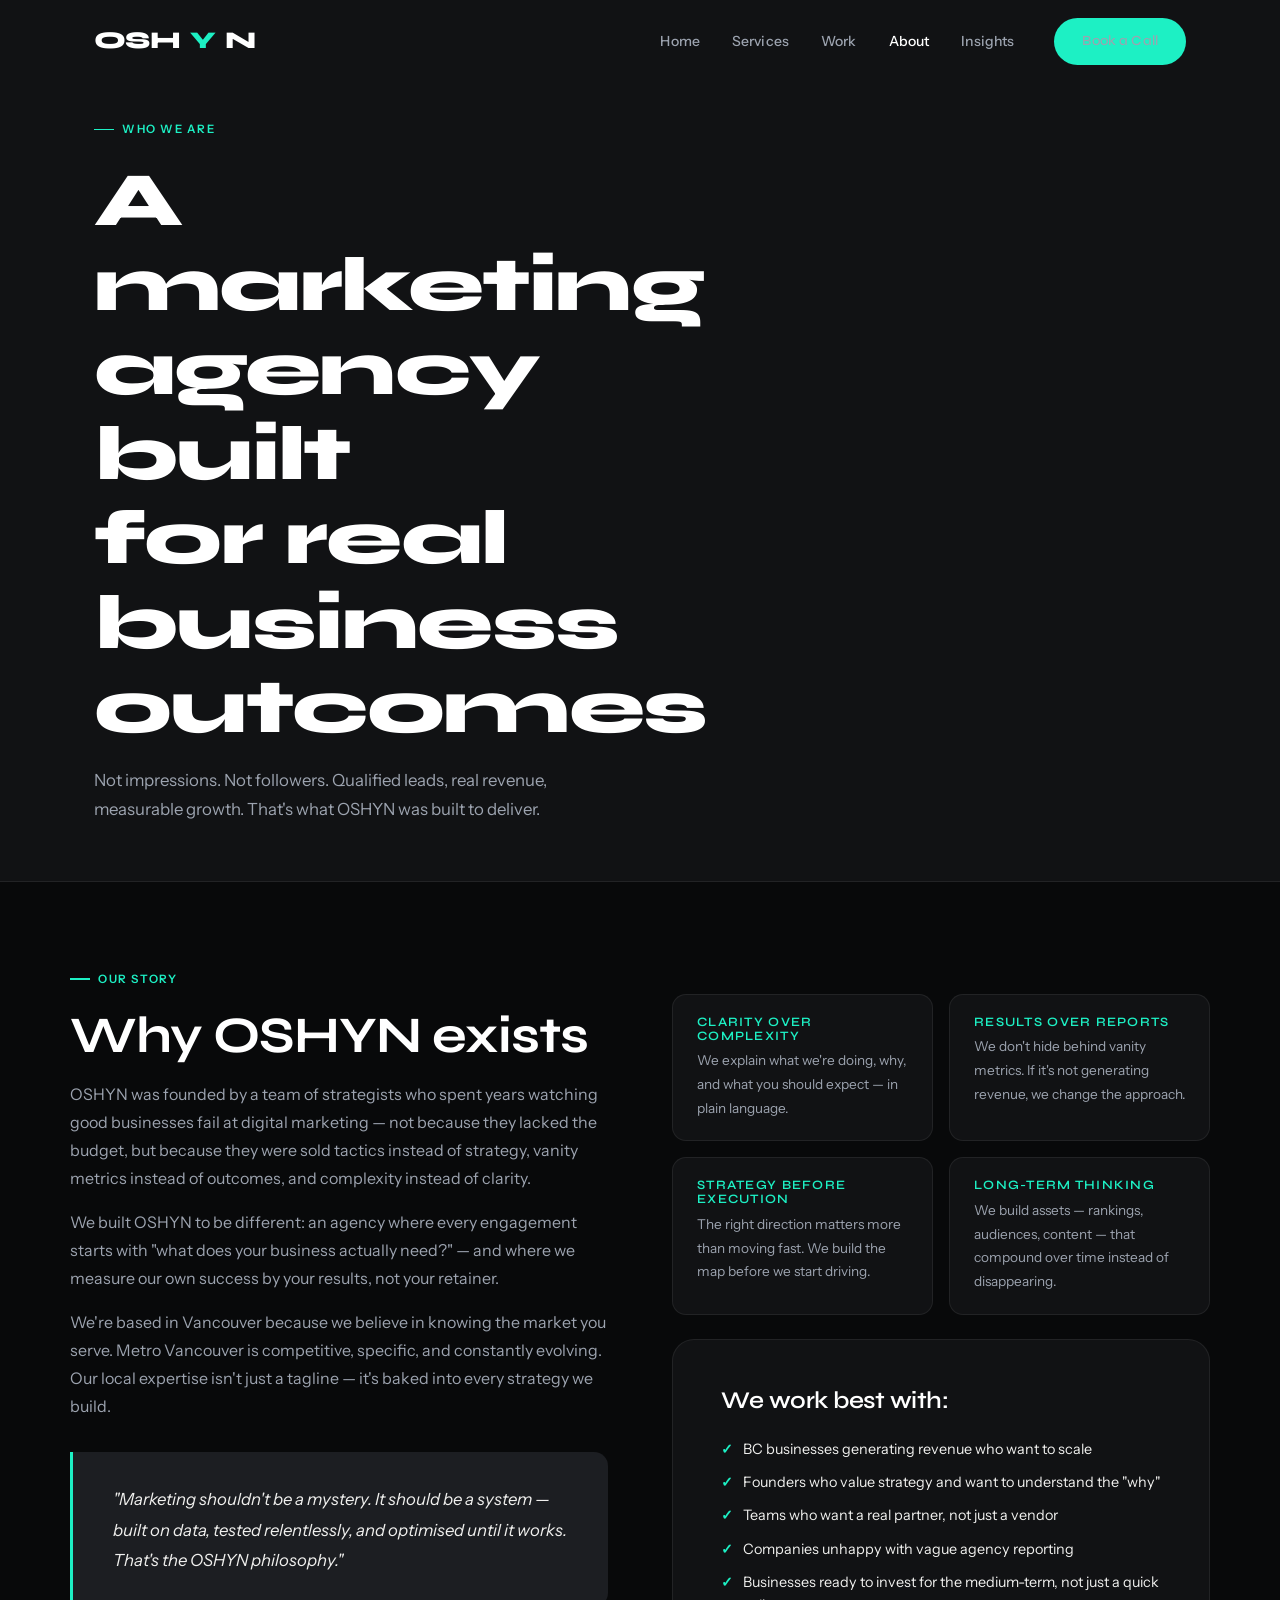
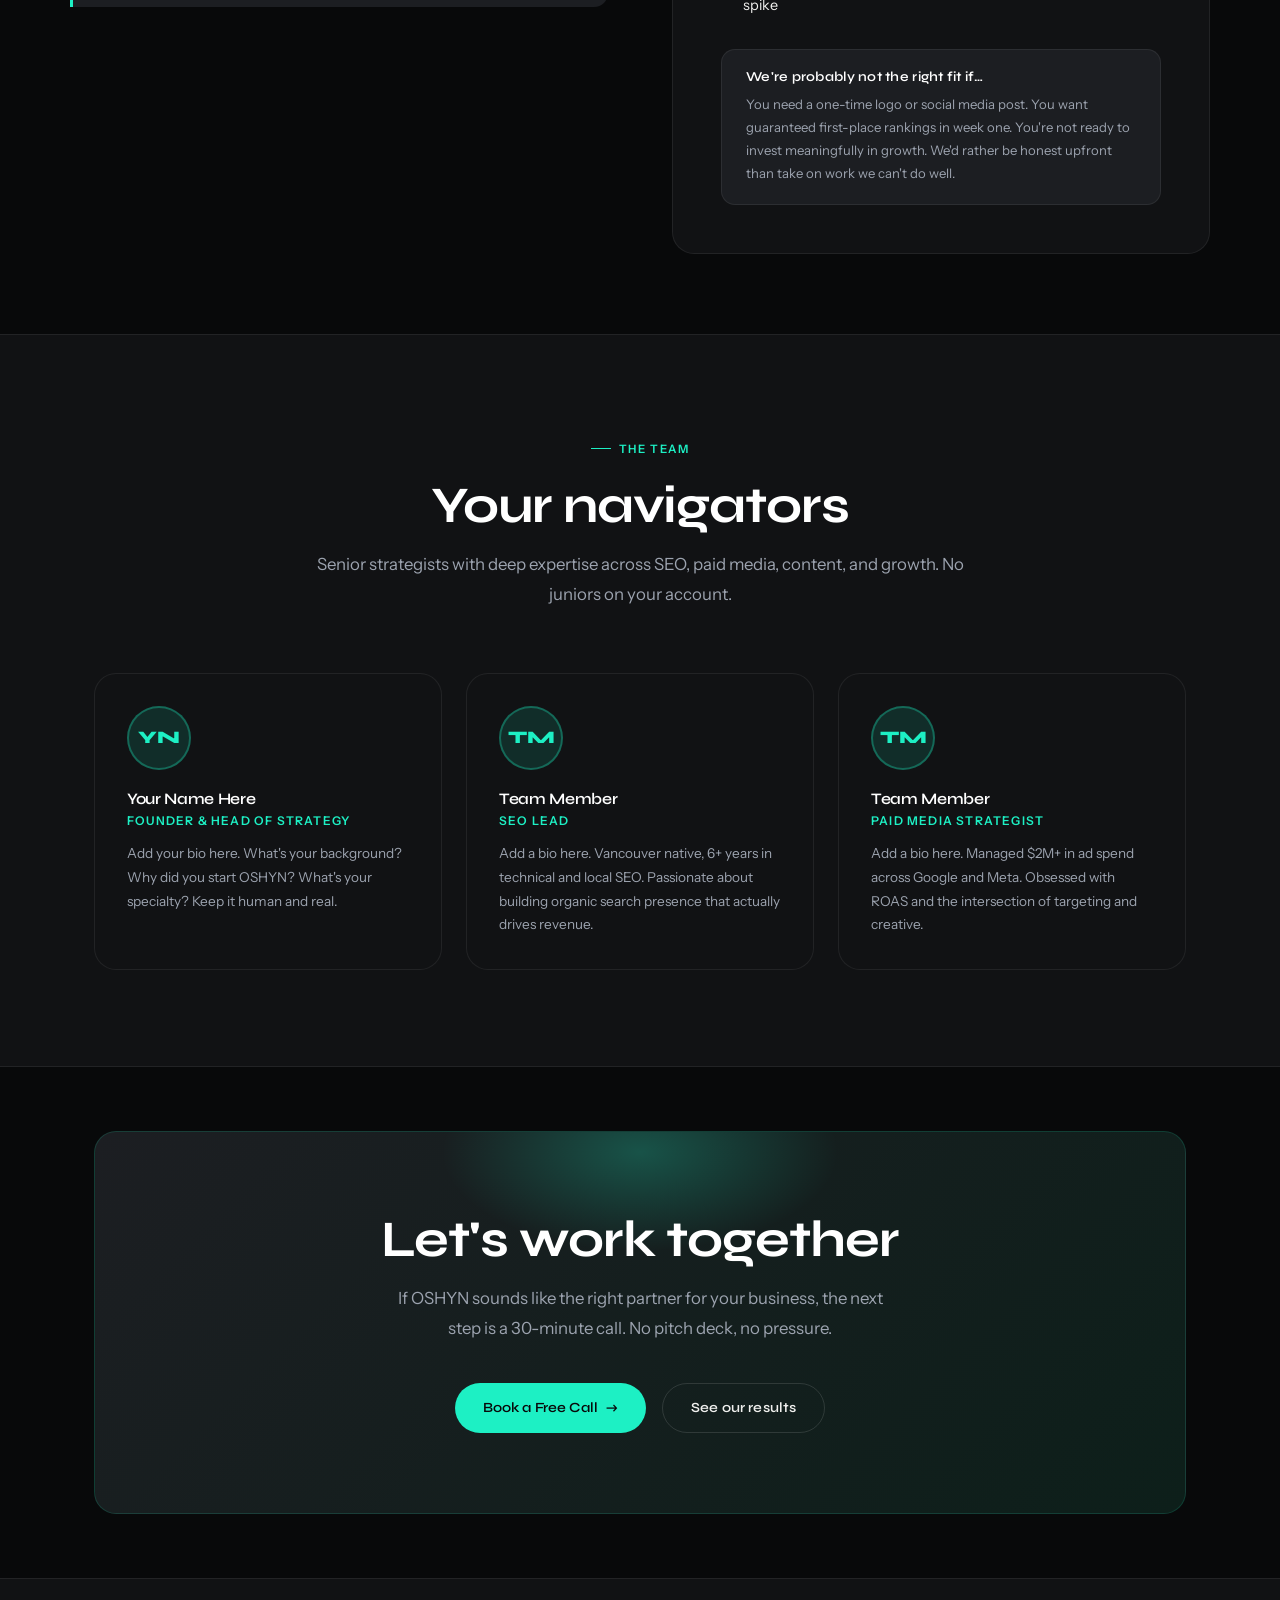
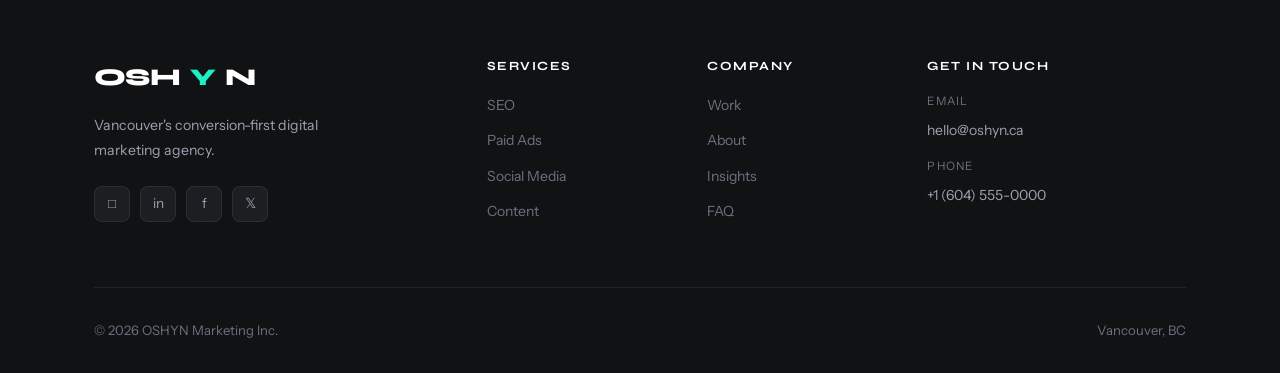
==== oshyn-v2/pages/about.html @ e6069018 "Add files via upload" ====
<!DOCTYPE html>
<html lang="en">
<head>
  <meta charset="UTF-8"><meta name="viewport" content="width=device-width, initial-scale=1.0">
  <title>About OSHYN | Vancouver Digital Marketing Agency</title>
  <meta name="description" content="Learn about OSHYN — Vancouver's conversion-first digital marketing agency. Our mission, values, team, and what makes us different from other BC agencies.">
  <link rel="canonical" href="https://oshyn.netlify.app/pages/about.html">
  <link rel="preconnect" href="https://fonts.googleapis.com">
  <link href="https://fonts.googleapis.com/css2?family=Syne:wght@400;500;600;700;800&family=Instrument+Sans:ital,wght@0,400;0,500;1,400&display=swap" rel="stylesheet">
  <link rel="stylesheet" href="../css/style.css">
  <style>
    .about-intro-grid { display:grid; grid-template-columns:1fr 1fr; gap:4rem; padding:5rem 0; align-items:start; }
    .manifesto { background:var(--ink-mid); border-left:3px solid var(--teal); border-radius:0 var(--radius) var(--radius) 0; padding:2rem 2.5rem; margin:2rem 0; }
    .manifesto p { font-size:1.05rem; color:var(--off-white); font-style:italic; line-height:1.8; }
    .values-grid-about { display:grid; grid-template-columns:repeat(2,1fr); gap:1rem; margin-top:2rem; }
    .value-pill { background:var(--ink-soft); border:1px solid var(--border); border-radius:var(--radius); padding:1.25rem 1.5rem; }
    .value-pill h4 { color:var(--teal); font-size:0.8rem; text-transform:uppercase; letter-spacing:0.1em; margin-bottom:0.4rem; }
    .value-pill p { font-size:0.85rem; }
    .team-grid { display:grid; grid-template-columns:repeat(3,1fr); gap:1.5rem; margin-top:2.5rem; }
    .team-card { background:var(--ink-soft); border:1px solid var(--border); border-radius:var(--radius-lg); padding:2rem; transition:border-color .25s; }
    .team-card:hover { border-color:var(--border-md); }
    .team-avi { width:64px; height:64px; border-radius:50%; background:var(--teal-dim); border:2px solid rgba(29,240,196,0.3); display:flex; align-items:center; justify-content:center; font-family:var(--font-display); font-size:1.1rem; font-weight:800; color:var(--teal); margin-bottom:1.25rem; }
    .team-card h3 { color:var(--white); font-size:1rem; margin-bottom:0.2rem; }
    .team-card .role { font-size:0.75rem; color:var(--teal); font-weight:600; text-transform:uppercase; letter-spacing:0.1em; margin-bottom:0.75rem; }
    .team-card p { font-size:0.85rem; }
    .ideal-clients { background:var(--ink-soft); border:1px solid var(--border); border-radius:var(--radius-lg); padding:3rem; }
    .ideal-clients h3 { color:var(--white); margin-bottom:0.75rem; }
    .ideal-list { display:flex; flex-direction:column; gap:10px; margin-top:1.5rem; }
    .ideal-list li { display:flex; gap:10px; font-size:0.9rem; color:var(--off-white); }
    .ideal-list li::before { content:'✓'; color:var(--teal); font-weight:700; flex-shrink:0; }
    .not-ideal { margin-top:2rem; padding:1.25rem 1.5rem; background:var(--ink-mid); border-radius:var(--radius); border:1px solid var(--border); }
    .not-ideal h4 { color:var(--white); font-size:0.85rem; margin-bottom:0.5rem; }
    .not-ideal p { font-size:0.82rem; }
    @media(max-width:768px){.about-intro-grid,.team-grid{grid-template-columns:1fr;}.values-grid-about{grid-template-columns:1fr;}}
  </style>
</head>
<body>
<nav id="navbar" class="scrolled">
  <div class="nav-inner">
    <a href="../index.html" class="nav-logo">OSH<span class="nav-logo-dot">Y</span>N</a>
    <ul class="nav-links">
      <li><a href="../index.html">Home</a></li><li><a href="services.html">Services</a></li>
      <li><a href="work.html">Work</a></li><li><a href="about.html" class="active">About</a></li>
      <li><a href="blog.html">Insights</a></li>
      <li><a href="contact.html" class="nav-cta btn btn-primary">Book a Call</a></li>
    </ul>
    <button class="nav-toggle" onclick="toggleMenu()">&#9776;</button>
  </div>
</nav>
<div class="mobile-menu" id="mobileMenu">
  <a href="../index.html">Home</a><a href="services.html">Services</a><a href="work.html">Work</a><a href="about.html">About</a><a href="faq.html">FAQ</a>
  <a href="contact.html" class="btn btn-primary">Book a Call →</a>
</div>

<div style="background:var(--ink-soft);border-bottom:1px solid var(--border);padding:7rem 0 3.5rem;">
  <div class="container">
    <span class="eyebrow">Who we are</span>
    <h1 class="text-white" style="max-width:640px; margin-bottom:1rem;">A marketing agency built<br>for real business outcomes</h1>
    <p style="max-width:540px; font-size:1.05rem;">Not impressions. Not followers. Qualified leads, real revenue, measurable growth. That's what OSHYN was built to deliver.</p>
  </div>
</div>

<div class="container about-intro-grid">
  <div>
    <span class="eyebrow">Our story</span>
    <h2 class="text-white" style="margin-bottom:1rem;">Why OSHYN exists</h2>
    <!-- EDIT: your actual founding story -->
    <p>OSHYN was founded by a team of strategists who spent years watching good businesses fail at digital marketing — not because they lacked the budget, but because they were sold tactics instead of strategy, vanity metrics instead of outcomes, and complexity instead of clarity.</p>
    <p style="margin-top:1rem;">We built OSHYN to be different: an agency where every engagement starts with "what does your business actually need?" — and where we measure our own success by your results, not your retainer.</p>
    <p style="margin-top:1rem;">We're based in Vancouver because we believe in knowing the market you serve. Metro Vancouver is competitive, specific, and constantly evolving. Our local expertise isn't just a tagline — it's baked into every strategy we build.</p>
    <div class="manifesto">
      <p>"Marketing shouldn't be a mystery. It should be a system — built on data, tested relentlessly, and optimised until it works. That's the OSHYN philosophy."</p>
    </div>
  </div>
  <div>
    <div class="values-grid-about">
      <div class="value-pill"><h4>Clarity over complexity</h4><p>We explain what we're doing, why, and what you should expect — in plain language.</p></div>
      <div class="value-pill"><h4>Results over reports</h4><p>We don't hide behind vanity metrics. If it's not generating revenue, we change the approach.</p></div>
      <div class="value-pill"><h4>Strategy before execution</h4><p>The right direction matters more than moving fast. We build the map before we start driving.</p></div>
      <div class="value-pill"><h4>Long-term thinking</h4><p>We build assets — rankings, audiences, content — that compound over time instead of disappearing.</p></div>
    </div>
    <div class="ideal-clients" style="margin-top:1.5rem;">
      <h3>We work best with:</h3>
      <ul class="ideal-list">
        <li>BC businesses generating revenue who want to scale</li>
        <li>Founders who value strategy and want to understand the "why"</li>
        <li>Teams who want a real partner, not just a vendor</li>
        <li>Companies unhappy with vague agency reporting</li>
        <li>Businesses ready to invest for the medium-term, not just a quick spike</li>
      </ul>
      <div class="not-ideal">
        <h4>We're probably not the right fit if…</h4>
        <p>You need a one-time logo or social media post. You want guaranteed first-place rankings in week one. You're not ready to invest meaningfully in growth. We'd rather be honest upfront than take on work we can't do well.</p>
      </div>
    </div>
  </div>
</div>

<section class="section" style="background:var(--ink-soft);border-top:1px solid var(--border);border-bottom:1px solid var(--border);">
  <div class="container">
    <div class="section-header center reveal">
      <span class="eyebrow">The team</span>
      <h2 class="text-white">Your navigators</h2>
      <p>Senior strategists with deep expertise across SEO, paid media, content, and growth. No juniors on your account.</p>
    </div>
    <!-- EDIT: replace with real team members -->
    <div class="team-grid">
      <div class="team-card reveal reveal-delay-1">
        <div class="team-avi">YN</div>
        <h3>Your Name Here</h3>
        <div class="role">Founder & Head of Strategy</div>
        <p>Add your bio here. What's your background? Why did you start OSHYN? What's your specialty? Keep it human and real.</p>
      </div>
      <div class="team-card reveal reveal-delay-2">
        <div class="team-avi">TM</div>
        <h3>Team Member</h3>
        <div class="role">SEO Lead</div>
        <p>Add a bio here. Vancouver native, 6+ years in technical and local SEO. Passionate about building organic search presence that actually drives revenue.</p>
      </div>
      <div class="team-card reveal reveal-delay-3">
        <div class="team-avi">TM</div>
        <h3>Team Member</h3>
        <div class="role">Paid Media Strategist</div>
        <p>Add a bio here. Managed $2M+ in ad spend across Google and Meta. Obsessed with ROAS and the intersection of targeting and creative.</p>
      </div>
    </div>
  </div>
</section>

<section class="section-sm">
  <div class="container">
    <div class="cta-band reveal">
      <h2>Let's work together</h2>
      <p>If OSHYN sounds like the right partner for your business, the next step is a 30-minute call. No pitch deck, no pressure.</p>
      <div class="cta-band-actions">
        <a href="contact.html" class="btn btn-primary btn-arrow">Book a Free Call </a>
        <a href="work.html" class="btn btn-outline">See our results</a>
      </div>
    </div>
  </div>
</section>

<footer class="footer">
  <div class="container">
    <div class="footer-grid">
      <div class="footer-brand"><a href="../index.html" class="nav-logo">OSH<span class="nav-logo-dot">Y</span>N</a><p>Vancouver's conversion-first digital marketing agency.</p><div class="footer-social"><a href="#" class="social-btn">&#x25A1;</a><a href="#" class="social-btn">in</a><a href="#" class="social-btn">f</a><a href="#" class="social-btn">𝕏</a></div></div>
      <div class="footer-col"><h4>Services</h4><ul><li><a href="services.html#seo">SEO</a></li><li><a href="services.html#ads">Paid Ads</a></li><li><a href="services.html#social">Social Media</a></li><li><a href="services.html#content">Content</a></li></ul></div>
      <div class="footer-col"><h4>Company</h4><ul><li><a href="work.html">Work</a></li><li><a href="about.html">About</a></li><li><a href="blog.html">Insights</a></li><li><a href="faq.html">FAQ</a></li></ul></div>
      <div class="footer-col"><h4>Get in touch</h4><div class="footer-contact-item"><span class="label">Email</span><a href="mailto:hello@oshyn.ca">hello@oshyn.ca</a></div><div class="footer-contact-item"><span class="label">Phone</span><a href="tel:+16045550000">+1 (604) 555-0000</a></div></div>
    </div>
    <div class="footer-bottom"><span>&copy; 2026 OSHYN Marketing Inc.</span><span>Vancouver, BC</span></div>
  </div>
</footer>
<div class="sticky-mobile-cta"><a href="contact.html" class="btn btn-primary">Book a Free Call →</a><a href="tel:+16045550000" class="btn btn-outline">Call us</a></div>
<script src="../js/main.js"></script>
</body>
</html>
---- oshyn-v2/css/style.css ----
/* ============================================
   OSHYN — Global Stylesheet
   Dark premium agency. Edit variables below.
   ============================================ */

@import url('https://fonts.googleapis.com/css2?family=Syne:wght@400;500;600;700;800&family=Instrument+Sans:ital,wght@0,400;0,500;1,400&display=swap');

:root {
  /* — Brand colours — */
  --ink:        #08090A;
  --ink-soft:   #111214;
  --ink-mid:    #1C1E22;
  --border:     rgba(255,255,255,0.07);
  --border-md:  rgba(255,255,255,0.12);
  --teal:       #1DF0C4;
  --teal-dim:   rgba(29,240,196,0.12);
  --teal-glow:  rgba(29,240,196,0.25);
  --white:      #FFFFFF;
  --off-white:  #F0F0EE;
  --muted:      #6B7280;
  --muted-lt:   #9CA3AF;

  /* — Typography — */
  --font-display: 'Syne', sans-serif;
  --font-body:    'Instrument Sans', sans-serif;

  /* — Spacing — */
  --max:    1140px;
  --radius: 14px;
  --radius-lg: 22px;
}

*, *::before, *::after { box-sizing: border-box; margin: 0; padding: 0; }
html { scroll-behavior: smooth; font-size: 16px; }

body {
  font-family: var(--font-body);
  background: var(--ink);
  color: var(--off-white);
  -webkit-font-smoothing: antialiased;
  overflow-x: hidden;
  line-height: 1.6;
}

/* ---- BASE ---- */
h1,h2,h3,h4 { font-family: var(--font-display); line-height: 1.1; letter-spacing: -0.02em; }
h1 { font-size: clamp(2.6rem, 6vw, 5rem); font-weight: 800; }
h2 { font-size: clamp(2rem, 4vw, 3.2rem); font-weight: 700; }
h3 { font-size: clamp(1.2rem, 2.5vw, 1.5rem); font-weight: 600; }
h4 { font-size: 1rem; font-weight: 600; letter-spacing: 0.02em; }
p  { color: var(--muted-lt); line-height: 1.75; }
a  { text-decoration: none; color: inherit; }
img { display: block; max-width: 100%; }
ul { list-style: none; }

/* ---- LAYOUT ---- */
.container { max-width: var(--max); margin: 0 auto; padding: 0 1.5rem; }
.section    { padding: 6rem 0; }
.section-sm { padding: 4rem 0; }

/* ---- LABELS ---- */
.eyebrow {
  display: inline-flex; align-items: center; gap: 8px;
  font-size: 0.72rem; font-weight: 600; letter-spacing: 0.14em;
  text-transform: uppercase; color: var(--teal);
  margin-bottom: 1.25rem;
}
.eyebrow::before {
  content: ''; display: block; width: 20px; height: 1.5px;
  background: var(--teal); flex-shrink: 0;
}

/* ---- BUTTONS ---- */
.btn {
  display: inline-flex; align-items: center; gap: 8px;
  padding: 0.78rem 1.75rem; border-radius: 99px;
  font-family: var(--font-display); font-size: 0.875rem;
  font-weight: 600; letter-spacing: 0.01em;
  transition: all 0.22s ease; cursor: pointer; border: none;
  white-space: nowrap;
}
.btn-primary {
  background: var(--teal); color: var(--ink);
}
.btn-primary:hover {
  background: #fff; transform: translateY(-2px);
  box-shadow: 0 8px 30px var(--teal-glow);
}
.btn-outline {
  background: transparent; color: var(--off-white);
  border: 1.5px solid var(--border-md);
}
.btn-outline:hover {
  border-color: var(--teal); color: var(--teal);
  transform: translateY(-2px);
}
.btn-ghost {
  background: transparent; color: var(--muted-lt);
  padding-left: 0; padding-right: 0;
}
.btn-ghost:hover { color: var(--teal); }
.btn-arrow::after { content: '→'; }

/* ---- NAVBAR ---- */
#navbar {
  position: fixed; top: 0; left: 0; right: 0; z-index: 1000;
  padding: 1.1rem 0;
  transition: background 0.3s, border-color 0.3s, backdrop-filter 0.3s;
  border-bottom: 1px solid transparent;
}
#navbar.scrolled {
  background: rgba(8,9,10,0.92);
  backdrop-filter: blur(16px);
  border-bottom-color: var(--border);
}
.nav-inner {
  display: flex; align-items: center; gap: 2rem;
  max-width: var(--max); margin: 0 auto; padding: 0 1.5rem;
}
.nav-logo {
  font-family: var(--font-display); font-size: 1.5rem;
  font-weight: 800; color: var(--white); letter-spacing: -0.03em;
  display: flex; align-items: center; gap: 10px; flex-shrink: 0;
}
.nav-logo-dot { color: var(--teal); }
.nav-links {
  display: flex; align-items: center; gap: 2rem;
  margin-left: auto;
}
.nav-links a {
  font-size: 0.875rem; font-weight: 500; color: var(--muted-lt);
  transition: color 0.2s; letter-spacing: 0.01em;
}
.nav-links a:hover, .nav-links a.active { color: var(--white); }
.nav-cta { margin-left: 0.5rem; }
.nav-toggle {
  display: none; background: none; border: 1.5px solid var(--border-md);
  color: var(--white); border-radius: 8px; padding: 6px 10px;
  cursor: pointer; margin-left: auto; font-size: 1.1rem;
}
.mobile-menu {
  display: none; flex-direction: column; gap: 0;
  background: var(--ink-soft); border-bottom: 1px solid var(--border);
  position: fixed; top: 65px; left: 0; right: 0; z-index: 999;
}
.mobile-menu.open { display: flex; }
.mobile-menu a {
  padding: 1rem 1.5rem; font-size: 1rem; color: var(--muted-lt);
  border-bottom: 1px solid var(--border); transition: color 0.2s;
}
.mobile-menu a:hover { color: var(--teal); }
.mobile-menu .btn { margin: 1rem 1.5rem; }

/* ---- HERO ---- */
.hero {
  min-height: 100vh; display: flex; align-items: center;
  position: relative; overflow: hidden; padding-top: 5rem;
  background: var(--ink);
}
.hero-grid-bg {
  position: absolute; inset: 0; z-index: 0;
  background-image:
    linear-gradient(var(--border) 1px, transparent 1px),
    linear-gradient(90deg, var(--border) 1px, transparent 1px);
  background-size: 60px 60px;
  mask-image: radial-gradient(ellipse 80% 70% at 50% 50%, black 40%, transparent 100%);
}
.hero-glow {
  position: absolute; top: -10%; right: -5%; width: 600px; height: 600px;
  border-radius: 50%;
  background: radial-gradient(circle, var(--teal-glow) 0%, transparent 70%);
  z-index: 0; pointer-events: none;
}
.hero-glow-2 {
  position: absolute; bottom: 10%; left: -10%; width: 400px; height: 400px;
  border-radius: 50%;
  background: radial-gradient(circle, rgba(29,240,196,0.06) 0%, transparent 70%);
  z-index: 0; pointer-events: none;
}
.hero-inner {
  position: relative; z-index: 2;
  display: grid; grid-template-columns: 1fr 440px;
  gap: 4rem; align-items: center;
  width: 100%; max-width: var(--max); margin: 0 auto; padding: 0 1.5rem;
}
.hero-badge {
  display: inline-flex; align-items: center; gap: 8px;
  background: var(--teal-dim); border: 1px solid rgba(29,240,196,0.2);
  border-radius: 99px; padding: 6px 14px;
  font-size: 0.78rem; font-weight: 600; color: var(--teal);
  letter-spacing: 0.06em; text-transform: uppercase;
  margin-bottom: 1.5rem;
}
.hero-badge-dot {
  width: 6px; height: 6px; border-radius: 50%;
  background: var(--teal); animation: pulse 2s infinite;
}
@keyframes pulse {
  0%,100% { opacity: 1; transform: scale(1); }
  50% { opacity: 0.5; transform: scale(1.4); }
}
.hero-title { color: var(--white); margin-bottom: 1.5rem; }
.hero-title em { font-style: normal; color: var(--teal); }
.hero-sub {
  font-size: 1.1rem; color: var(--muted-lt); max-width: 520px;
  margin-bottom: 2.5rem; line-height: 1.8;
}
.hero-actions { display: flex; align-items: center; gap: 1rem; flex-wrap: wrap; }
.hero-proof {
  display: flex; align-items: center; gap: 1rem;
  margin-top: 2.5rem; padding-top: 2.5rem;
  border-top: 1px solid var(--border);
}
.hero-proof-stat { text-align: left; }
.hero-proof-stat .n {
  font-family: var(--font-display); font-size: 1.5rem;
  font-weight: 800; color: var(--white);
}
.hero-proof-stat .l { font-size: 0.78rem; color: var(--muted); }
.hero-proof-divider { width: 1px; height: 36px; background: var(--border); }

/* Hero mascot */
.hero-mascot-col {
  display: flex; flex-direction: column; align-items: center;
  position: relative;
}
.hero-mascot-aura {
  position: absolute; width: 340px; height: 340px; border-radius: 50%;
  background: radial-gradient(circle, var(--teal-dim) 0%, transparent 70%);
  pointer-events: none;
}
.hero-mascot-bubble {
  background: var(--ink-mid); border: 1px solid var(--border-md);
  border-radius: 16px 16px 4px 16px;
  padding: 12px 18px; font-size: 0.9rem; color: var(--off-white);
  font-weight: 500; max-width: 260px; text-align: center;
  line-height: 1.5; margin-bottom: 16px;
  box-shadow: 0 8px 32px rgba(0,0,0,0.4);
  opacity: 0; transform: translateY(6px);
  transition: opacity 0.4s, transform 0.4s;
}
.hero-mascot-bubble.show { opacity: 1; transform: translateY(0); }
.hero-mascot-img {
  width: 340px; height: auto;
  filter: drop-shadow(0 20px 60px rgba(29,240,196,0.2));
  animation: heroFloat 5s ease-in-out infinite;
  transform-style: preserve-3d; transform-origin: center bottom;
  transition: transform 0.15s ease-out; cursor: pointer;
  position: relative; z-index: 1;
}
@keyframes heroFloat {
  0%,100% { transform: translateY(0) rotate(0deg); }
  40%      { transform: translateY(-16px) rotate(0.8deg); }
  70%      { transform: translateY(-6px) rotate(-0.4deg); }
}

/* ---- CLIENTS TICKER ---- */
.clients-bar {
  padding: 2rem 0;
  border-top: 1px solid var(--border);
  border-bottom: 1px solid var(--border);
  overflow: hidden;
}
.clients-label {
  text-align: center; font-size: 0.72rem; font-weight: 600;
  letter-spacing: 0.14em; text-transform: uppercase; color: var(--muted);
  margin-bottom: 1.5rem;
}
.clients-track {
  display: flex; gap: 3rem; animation: ticker 20s linear infinite;
  width: max-content;
}
.clients-track:hover { animation-play-state: paused; }
.client-pill {
  display: flex; align-items: center; gap: 8px; white-space: nowrap;
  font-family: var(--font-display); font-size: 0.9rem; font-weight: 700;
  color: var(--muted); letter-spacing: 0.04em; text-transform: uppercase;
  padding: 8px 20px; border: 1px solid var(--border);
  border-radius: 99px; transition: color 0.2s, border-color 0.2s;
}
.client-pill:hover { color: var(--teal); border-color: rgba(29,240,196,0.3); }
@keyframes ticker {
  0%   { transform: translateX(0); }
  100% { transform: translateX(-50%); }
}

/* ---- SECTION HEADERS ---- */
.section-header { max-width: 680px; margin-bottom: 4rem; }
.section-header h2 { color: var(--white); margin-bottom: 1rem; }
.section-header p { font-size: 1.05rem; }
.section-header.center { margin: 0 auto 4rem; text-align: center; }
.section-header.center .eyebrow { justify-content: center; }

/* ---- SERVICES ---- */
.services-grid {
  display: grid; grid-template-columns: repeat(3, 1fr); gap: 1.5px;
  background: var(--border); border-radius: var(--radius-lg); overflow: hidden;
  border: 1.5px solid var(--border);
}
.service-card {
  background: var(--ink-soft); padding: 2.5rem;
  transition: background 0.25s; position: relative; overflow: hidden;
}
.service-card::before {
  content: ''; position: absolute; inset: 0;
  background: linear-gradient(135deg, var(--teal-dim) 0%, transparent 60%);
  opacity: 0; transition: opacity 0.3s;
}
.service-card:hover { background: var(--ink-mid); }
.service-card:hover::before { opacity: 1; }
.service-num {
  font-family: var(--font-display); font-size: 0.7rem; font-weight: 700;
  color: var(--teal); letter-spacing: 0.12em; margin-bottom: 1.5rem;
  display: block;
}
.service-icon {
  width: 46px; height: 46px; border-radius: 12px;
  background: var(--teal-dim); border: 1px solid rgba(29,240,196,0.2);
  display: flex; align-items: center; justify-content: center;
  font-size: 1.2rem; margin-bottom: 1.5rem;
}
.service-card h3 { color: var(--white); margin-bottom: 0.75rem; font-size: 1.2rem; }
.service-card p { font-size: 0.9rem; margin-bottom: 1.5rem; }
.service-deliverables {
  display: flex; flex-direction: column; gap: 6px; margin-bottom: 1.5rem;
}
.service-deliverables li {
  font-size: 0.82rem; color: var(--muted-lt); display: flex; gap: 8px; align-items: flex-start;
}
.service-deliverables li::before { content: '—'; color: var(--teal); flex-shrink: 0; }
.service-link {
  font-size: 0.82rem; font-weight: 600; color: var(--teal);
  display: flex; align-items: center; gap: 6px;
  transition: gap 0.2s;
}
.service-link:hover { gap: 10px; }

/* ---- PROCESS ---- */
.process-steps {
  display: grid; grid-template-columns: repeat(4, 1fr); gap: 0;
  position: relative;
}
.process-steps::before {
  content: ''; position: absolute; top: 28px; left: 10%; right: 10%;
  height: 1px; background: linear-gradient(90deg, transparent, var(--teal), transparent);
  z-index: 0;
}
.process-step { text-align: center; padding: 0 1.5rem; position: relative; z-index: 1; }
.process-step-num {
  width: 56px; height: 56px; border-radius: 50%;
  background: var(--ink-mid); border: 1.5px solid var(--teal);
  display: flex; align-items: center; justify-content: center;
  font-family: var(--font-display); font-size: 1rem; font-weight: 800;
  color: var(--teal); margin: 0 auto 1.5rem;
}
.process-step h4 { color: var(--white); margin-bottom: 0.5rem; font-size: 0.95rem; }
.process-step p { font-size: 0.85rem; }

/* ---- CASE STUDIES ---- */
.case-grid {
  display: grid; grid-template-columns: repeat(2, 1fr); gap: 1.5rem;
}
.case-card {
  background: var(--ink-soft); border: 1px solid var(--border);
  border-radius: var(--radius-lg); overflow: hidden;
  transition: border-color 0.25s, transform 0.25s;
}
.case-card:hover { border-color: var(--border-md); transform: translateY(-4px); }
.case-card-thumb {
  height: 220px; background: var(--ink-mid);
  display: flex; align-items: center; justify-content: center;
  font-size: 3.5rem; position: relative; overflow: hidden;
}
.case-card-thumb::after {
  content: ''; position: absolute; inset: 0;
  background: linear-gradient(to bottom, transparent 50%, var(--ink-soft));
}
.case-tag {
  display: inline-block; font-size: 0.7rem; font-weight: 700;
  letter-spacing: 0.1em; text-transform: uppercase;
  background: var(--teal-dim); color: var(--teal);
  border: 1px solid rgba(29,240,196,0.2);
  border-radius: 99px; padding: 4px 12px; margin-bottom: 1rem;
}
.case-card-body { padding: 1.75rem; }
.case-card-body h3 { color: var(--white); margin-bottom: 0.5rem; font-size: 1.1rem; }
.case-card-body p { font-size: 0.88rem; margin-bottom: 1.25rem; }
.case-metrics {
  display: flex; gap: 1.5rem; padding: 1rem 0;
  border-top: 1px solid var(--border); margin-bottom: 1.25rem;
}
.case-metric .n {
  font-family: var(--font-display); font-size: 1.4rem;
  font-weight: 800; color: var(--teal);
}
.case-metric .l { font-size: 0.72rem; color: var(--muted); }

/* ---- TESTIMONIALS ---- */
.testimonials-grid {
  display: grid; grid-template-columns: repeat(3, 1fr); gap: 1.5rem;
}
.testi-card {
  background: var(--ink-soft); border: 1px solid var(--border);
  border-radius: var(--radius-lg); padding: 2rem;
  transition: border-color 0.25s;
}
.testi-card:hover { border-color: var(--border-md); }
.testi-stars { color: var(--teal); font-size: 0.8rem; margin-bottom: 1rem; letter-spacing: 3px; }
.testi-quote { font-size: 0.95rem; color: var(--off-white); line-height: 1.7; margin-bottom: 1.5rem; font-style: italic; }
.testi-author { display: flex; align-items: center; gap: 12px; }
.testi-avatar {
  width: 40px; height: 40px; border-radius: 50%;
  background: var(--teal-dim); border: 1px solid rgba(29,240,196,0.2);
  display: flex; align-items: center; justify-content: center;
  font-family: var(--font-display); font-size: 0.8rem;
  font-weight: 700; color: var(--teal);
}
.testi-name { font-weight: 600; font-size: 0.88rem; color: var(--white); }
.testi-role { font-size: 0.78rem; color: var(--muted); }

/* ---- WHY US ---- */
.why-grid {
  display: grid; grid-template-columns: repeat(2, 1fr); gap: 1.5px;
  background: var(--border); border-radius: var(--radius-lg); overflow: hidden;
  border: 1.5px solid var(--border);
}
.why-item {
  background: var(--ink-soft); padding: 2.25rem;
  display: flex; gap: 1.25rem; transition: background 0.25s;
}
.why-item:hover { background: var(--ink-mid); }
.why-icon {
  width: 44px; height: 44px; border-radius: 10px;
  background: var(--teal-dim); border: 1px solid rgba(29,240,196,0.2);
  display: flex; align-items: center; justify-content: center;
  font-size: 1.1rem; flex-shrink: 0;
}
.why-text h4 { color: var(--white); margin-bottom: 0.4rem; font-size: 0.95rem; }
.why-text p { font-size: 0.88rem; }

/* ---- FAQ ---- */
.faq-list { display: flex; flex-direction: column; gap: 1px; }
.faq-item {
  background: var(--ink-soft); border: 1px solid var(--border);
  border-radius: var(--radius); overflow: hidden;
}
.faq-question {
  width: 100%; display: flex; align-items: center; justify-content: space-between;
  padding: 1.25rem 1.5rem; background: none; border: none; cursor: pointer;
  font-family: var(--font-body); font-size: 0.95rem; font-weight: 500;
  color: var(--off-white); text-align: left; gap: 1rem;
  transition: color 0.2s;
}
.faq-question:hover { color: var(--teal); }
.faq-icon { font-size: 1.2rem; color: var(--teal); flex-shrink: 0; transition: transform 0.3s; }
.faq-item.open .faq-icon { transform: rotate(45deg); }
.faq-answer {
  max-height: 0; overflow: hidden;
  transition: max-height 0.4s ease, padding 0.3s;
  padding: 0 1.5rem;
}
.faq-item.open .faq-answer { max-height: 300px; padding: 0 1.5rem 1.25rem; }
.faq-answer p { font-size: 0.9rem; }

/* ---- CTA BAND ---- */
.cta-band {
  background: linear-gradient(135deg, var(--ink-mid) 0%, #0D1F1A 100%);
  border: 1px solid rgba(29,240,196,0.15);
  border-radius: var(--radius-lg); padding: 5rem;
  text-align: center; position: relative; overflow: hidden;
}
.cta-band::before {
  content: ''; position: absolute; top: -80px; left: 50%; transform: translateX(-50%);
  width: 400px; height: 200px;
  background: radial-gradient(ellipse, var(--teal-glow) 0%, transparent 70%);
  pointer-events: none;
}
.cta-band h2 { color: var(--white); margin-bottom: 1rem; position: relative; }
.cta-band p { font-size: 1.05rem; max-width: 520px; margin: 0 auto 2.5rem; position: relative; }
.cta-band-actions { display: flex; justify-content: center; gap: 1rem; flex-wrap: wrap; position: relative; }

/* ---- FORM ---- */
.form-wrap {
  background: var(--ink-soft); border: 1px solid var(--border);
  border-radius: var(--radius-lg); padding: 3rem;
}
.form-row { display: grid; grid-template-columns: 1fr 1fr; gap: 1rem; }
.form-group { display: flex; flex-direction: column; gap: 6px; margin-bottom: 1rem; }
.form-group label {
  font-size: 0.82rem; font-weight: 600; color: var(--muted-lt);
  letter-spacing: 0.04em;
}
.form-group label span { color: var(--teal); }
.form-group input, .form-group select, .form-group textarea {
  background: var(--ink-mid); border: 1px solid var(--border);
  border-radius: 10px; padding: 0.85rem 1rem;
  font-family: var(--font-body); font-size: 0.9rem; color: var(--off-white);
  transition: border-color 0.2s, box-shadow 0.2s; width: 100%;
}
.form-group input:focus, .form-group select:focus, .form-group textarea:focus {
  outline: none; border-color: var(--teal);
  box-shadow: 0 0 0 3px var(--teal-dim);
}
.form-group input::placeholder, .form-group textarea::placeholder { color: var(--muted); }
.form-group textarea { min-height: 120px; resize: vertical; }
.form-group select option { background: var(--ink-mid); }
.form-group.error input, .form-group.error select, .form-group.error textarea { border-color: #f87171; }
.form-error-msg { font-size: 0.78rem; color: #f87171; margin-top: 4px; display: none; }
.form-group.error .form-error-msg { display: block; }
.form-submit { width: 100%; padding: 1rem; font-size: 1rem; border-radius: 10px; }
.form-success {
  display: none; text-align: center; padding: 3rem 2rem;
}
.form-success .big-icon { font-size: 3rem; margin-bottom: 1rem; }
.form-success h3 { color: var(--white); margin-bottom: 0.75rem; }
.form-success p { max-width: 380px; margin: 0 auto; }

/* ---- FOOTER ---- */
.footer {
  background: var(--ink-soft); border-top: 1px solid var(--border);
  padding: 5rem 0 2rem;
}
.footer-grid {
  display: grid; grid-template-columns: 2fr 1fr 1fr 1.5fr;
  gap: 3rem; margin-bottom: 4rem;
}
.footer-brand .nav-logo { margin-bottom: 1rem; }
.footer-brand p { font-size: 0.88rem; max-width: 260px; margin-bottom: 1.5rem; }
.footer-social { display: flex; gap: 10px; }
.social-btn {
  width: 36px; height: 36px; border-radius: 8px;
  background: var(--ink-mid); border: 1px solid var(--border);
  display: flex; align-items: center; justify-content: center;
  font-size: 0.85rem; color: var(--muted-lt);
  transition: all 0.2s;
}
.social-btn:hover { background: var(--teal-dim); color: var(--teal); border-color: rgba(29,240,196,0.3); }
.footer-col h4 {
  font-size: 0.78rem; font-weight: 700; letter-spacing: 0.12em;
  text-transform: uppercase; color: var(--white); margin-bottom: 1.25rem;
}
.footer-col ul { display: flex; flex-direction: column; gap: 0.6rem; }
.footer-col ul li a {
  font-size: 0.875rem; color: var(--muted);
  transition: color 0.2s;
}
.footer-col ul li a:hover { color: var(--teal); }
.footer-contact-item {
  display: flex; flex-direction: column; gap: 0.5rem; margin-bottom: 1rem;
}
.footer-contact-item .label { font-size: 0.72rem; color: var(--muted); text-transform: uppercase; letter-spacing: 0.1em; }
.footer-contact-item a { font-size: 0.875rem; color: var(--muted-lt); transition: color 0.2s; }
.footer-contact-item a:hover { color: var(--teal); }
.footer-bottom {
  display: flex; align-items: center; justify-content: space-between;
  padding-top: 2rem; border-top: 1px solid var(--border);
  font-size: 0.82rem; color: var(--muted);
}

/* ---- OSHYN FLOATING MASCOT ---- */
#oshyn-float {
  position: fixed; bottom: 1.75rem; left: 1.75rem;
  z-index: 9000; display: flex; flex-direction: column;
  align-items: flex-start; gap: 8px; pointer-events: none;
}
.oshyn-float-bubble {
  background: var(--ink-mid); border: 1px solid var(--border-md);
  border-radius: 14px 14px 14px 3px; padding: 10px 14px;
  font-family: var(--font-body); font-size: 0.82rem; color: var(--off-white);
  max-width: 200px; line-height: 1.5;
  box-shadow: 0 8px 30px rgba(0,0,0,0.5);
  opacity: 0; transform: translateY(8px) scale(0.95);
  transition: opacity 0.3s, transform 0.3s; pointer-events: none;
}
.oshyn-float-bubble.show { opacity: 1; transform: translateY(0) scale(1); }
.oshyn-float-img-wrap {
  width: 80px; height: 80px; pointer-events: all; cursor: pointer;
  opacity: 0; transform: translateY(16px);
  transition: opacity 0.5s, transform 0.5s;
  perspective: 500px;
}
.oshyn-float-img-wrap.visible { opacity: 1; transform: translateY(0); }
.oshyn-float-head { width: 100%; height: 100%; transition: transform 0.12s ease-out; transform-style: preserve-3d; }
.oshyn-float-img {
  width: 80px; height: 80px; object-fit: contain;
  filter: drop-shadow(0 4px 16px rgba(29,240,196,0.2));
  animation: floatBob 3.5s ease-in-out infinite;
}
@keyframes floatBob { 0%,100%{transform:translateY(0)} 50%{transform:translateY(-7px)} }
.oshyn-float-img-wrap:hover .oshyn-float-img { filter: drop-shadow(0 6px 24px rgba(29,240,196,0.45)); }
@keyframes oshWiggle { 0%,100%{transform:rotate(0)} 25%{transform:rotate(-5deg)} 75%{transform:rotate(5deg)} }
.oshyn-float-img-wrap.wiggle .oshyn-float-head { animation: oshWiggle 0.5s ease; }

/* ---- STICKY MOBILE CTA ---- */
.sticky-mobile-cta {
  display: none; position: fixed; bottom: 0; left: 0; right: 0; z-index: 500;
  background: var(--ink-soft); border-top: 1px solid var(--border);
  padding: 1rem 1.5rem; gap: 0.75rem;
}
@media (max-width: 768px) {
  .sticky-mobile-cta { display: flex; }
  .sticky-mobile-cta .btn { flex: 1; justify-content: center; }
}

/* ---- UTILS ---- */
.text-teal { color: var(--teal); }
.text-white { color: var(--white); }
.text-muted { color: var(--muted); }
.mt-1 { margin-top: 0.5rem; }
.mt-2 { margin-top: 1rem; }
.mt-3 { margin-top: 1.5rem; }
.mb-2 { margin-bottom: 1rem; }
.flex { display: flex; }
.flex-center { display: flex; align-items: center; justify-content: center; }
.gap-1 { gap: 0.5rem; }
.gap-2 { gap: 1rem; }

/* ---- REVEAL ANIMATIONS ---- */
.reveal { opacity: 0; transform: translateY(28px); transition: opacity 0.6s ease, transform 0.6s ease; }
.reveal.visible { opacity: 1; transform: translateY(0); }
.reveal-delay-1 { transition-delay: 0.1s; }
.reveal-delay-2 { transition-delay: 0.2s; }
.reveal-delay-3 { transition-delay: 0.3s; }
.reveal-delay-4 { transition-delay: 0.4s; }

/* ---- RESPONSIVE ---- */
@media (max-width: 1024px) {
  .services-grid { grid-template-columns: repeat(2, 1fr); }
  .process-steps { grid-template-columns: repeat(2, 1fr); gap: 2rem; }
  .process-steps::before { display: none; }
  .testimonials-grid { grid-template-columns: repeat(2, 1fr); }
  .footer-grid { grid-template-columns: 1fr 1fr; }
  .footer-brand { grid-column: 1 / -1; }
  .hero-inner { grid-template-columns: 1fr; }
  .hero-mascot-col { display: none; }
}
@media (max-width: 768px) {
  .section { padding: 4rem 0; }
  h1 { font-size: 2.4rem; }
  h2 { font-size: 1.8rem; }
  .nav-links { display: none; }
  .nav-toggle { display: flex; align-items: center; }
  .services-grid { grid-template-columns: 1fr; }
  .case-grid { grid-template-columns: 1fr; }
  .testimonials-grid { grid-template-columns: 1fr; }
  .why-grid { grid-template-columns: 1fr; }
  .cta-band { padding: 3rem 1.5rem; }
  .form-row { grid-template-columns: 1fr; }
  .footer-grid { grid-template-columns: 1fr; gap: 2rem; }
  .footer-bottom { flex-direction: column; gap: 0.5rem; text-align: center; }
  .process-steps { grid-template-columns: 1fr; }
  .hero-proof { flex-wrap: wrap; gap: 1.5rem; }
  body { padding-bottom: 72px; }
}
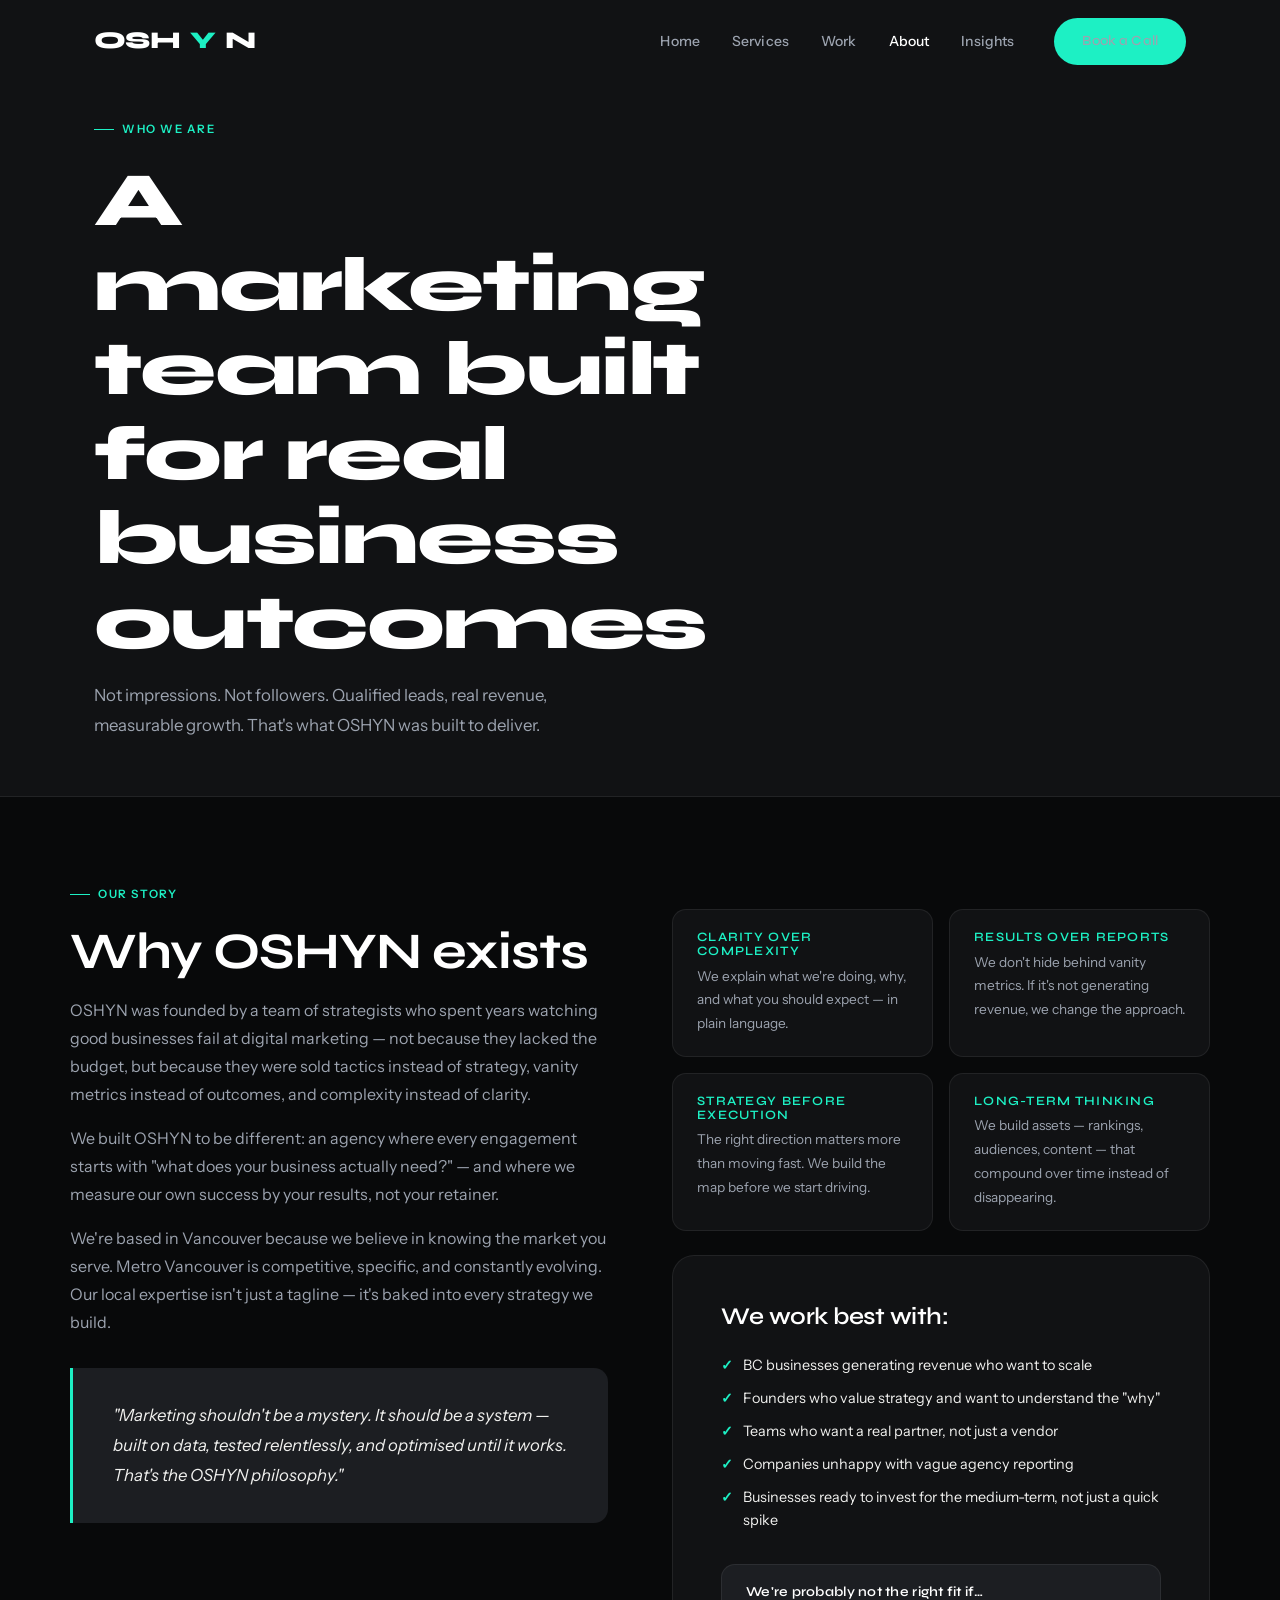
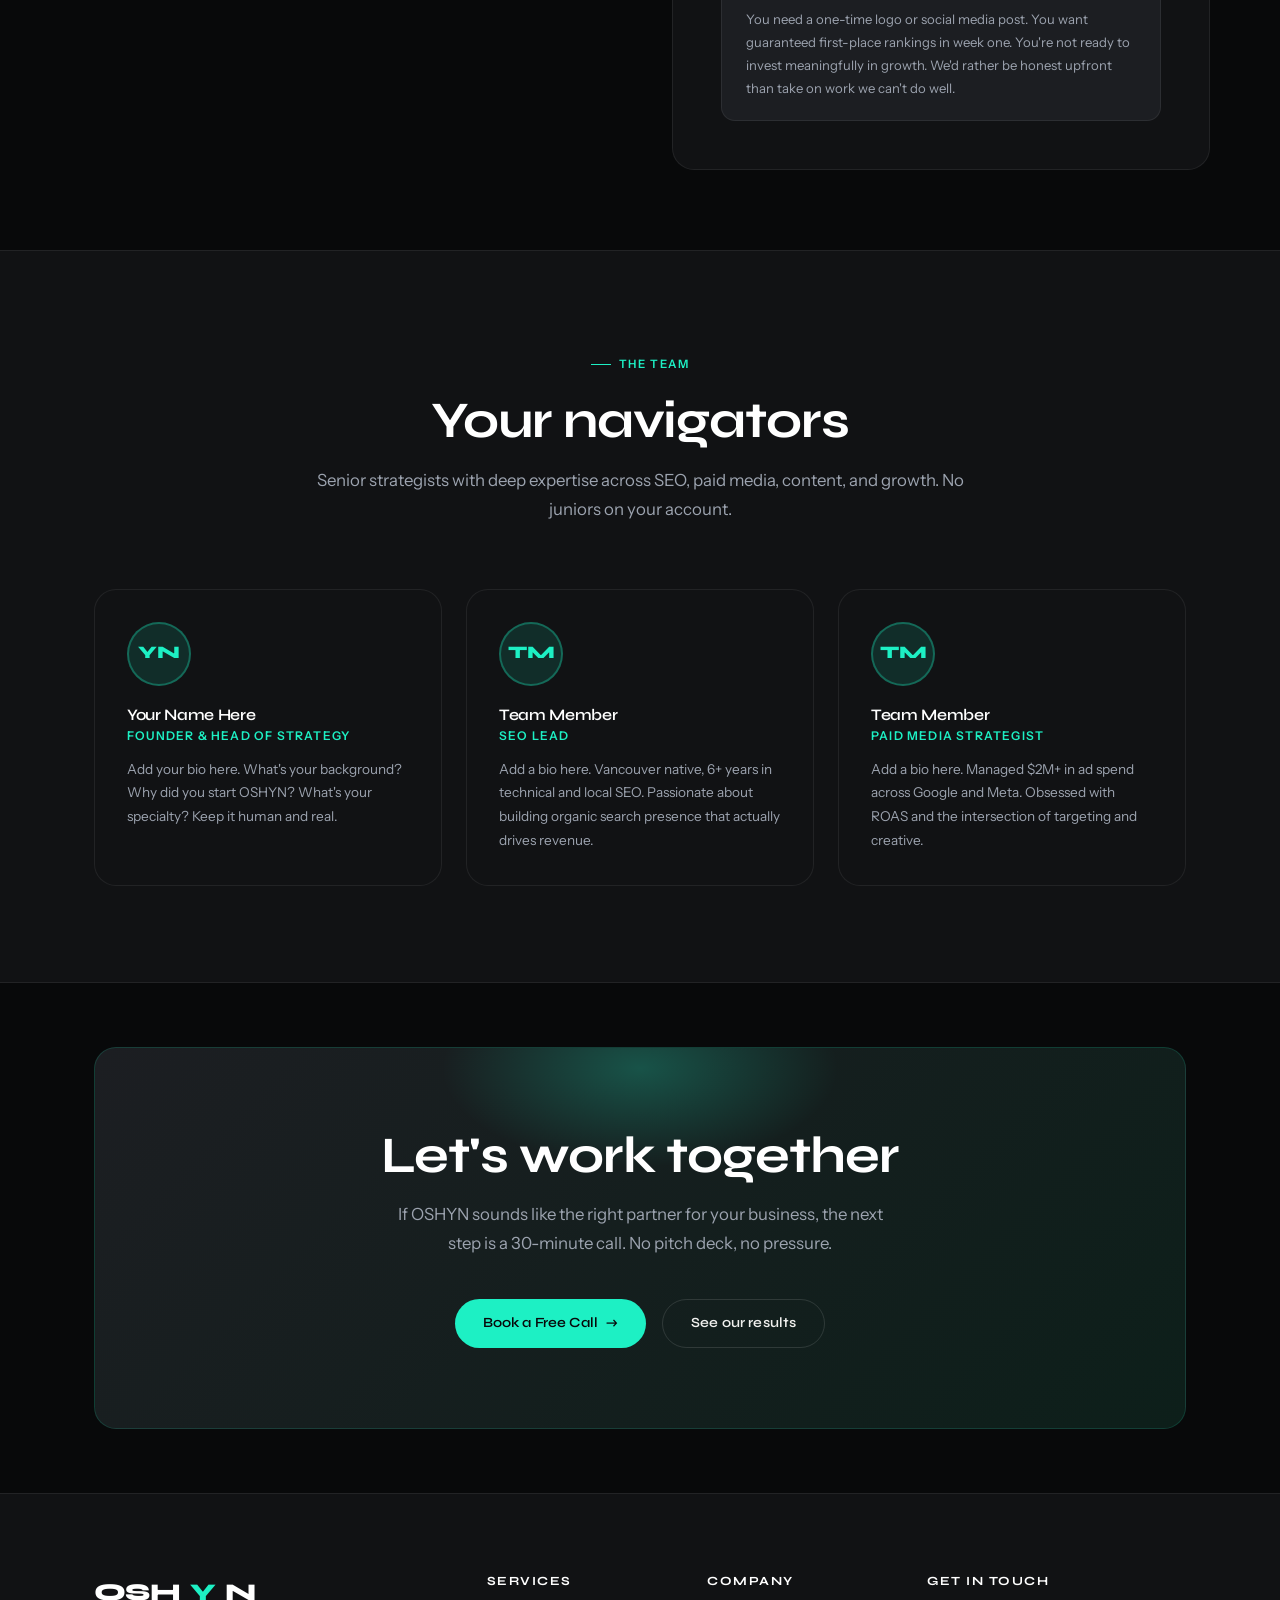
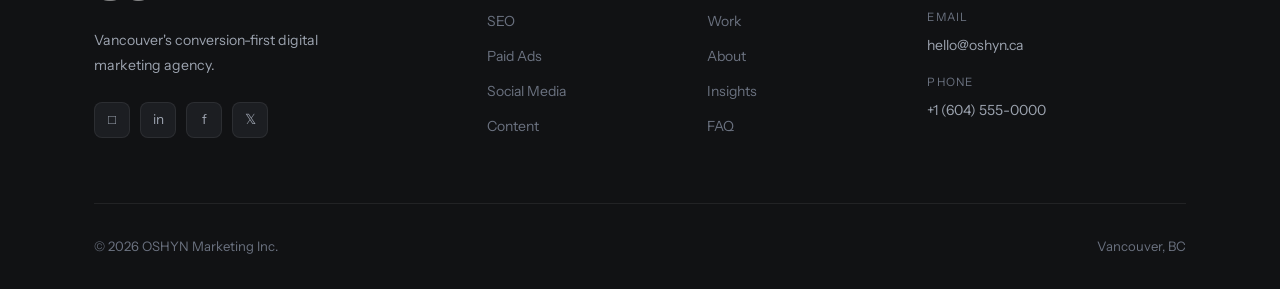
==== commit 275f0e96: "Update about.html" ====
--- a/oshyn-v2/pages/about.html
+++ b/oshyn-v2/pages/about.html
@@ -55,7 +55,7 @@
 <div style="background:var(--ink-soft);border-bottom:1px solid var(--border);padding:7rem 0 3.5rem;">
   <div class="container">
     <span class="eyebrow">Who we are</span>
-    <h1 class="text-white" style="max-width:640px; margin-bottom:1rem;">A marketing agency built<br>for real business outcomes</h1>
+    <h1 class="text-white" style="max-width:640px; margin-bottom:1rem;">A marketing team built<br>for real business outcomes</h1>
     <p style="max-width:540px; font-size:1.05rem;">Not impressions. Not followers. Qualified leads, real revenue, measurable growth. That's what OSHYN was built to deliver.</p>
   </div>
 </div>
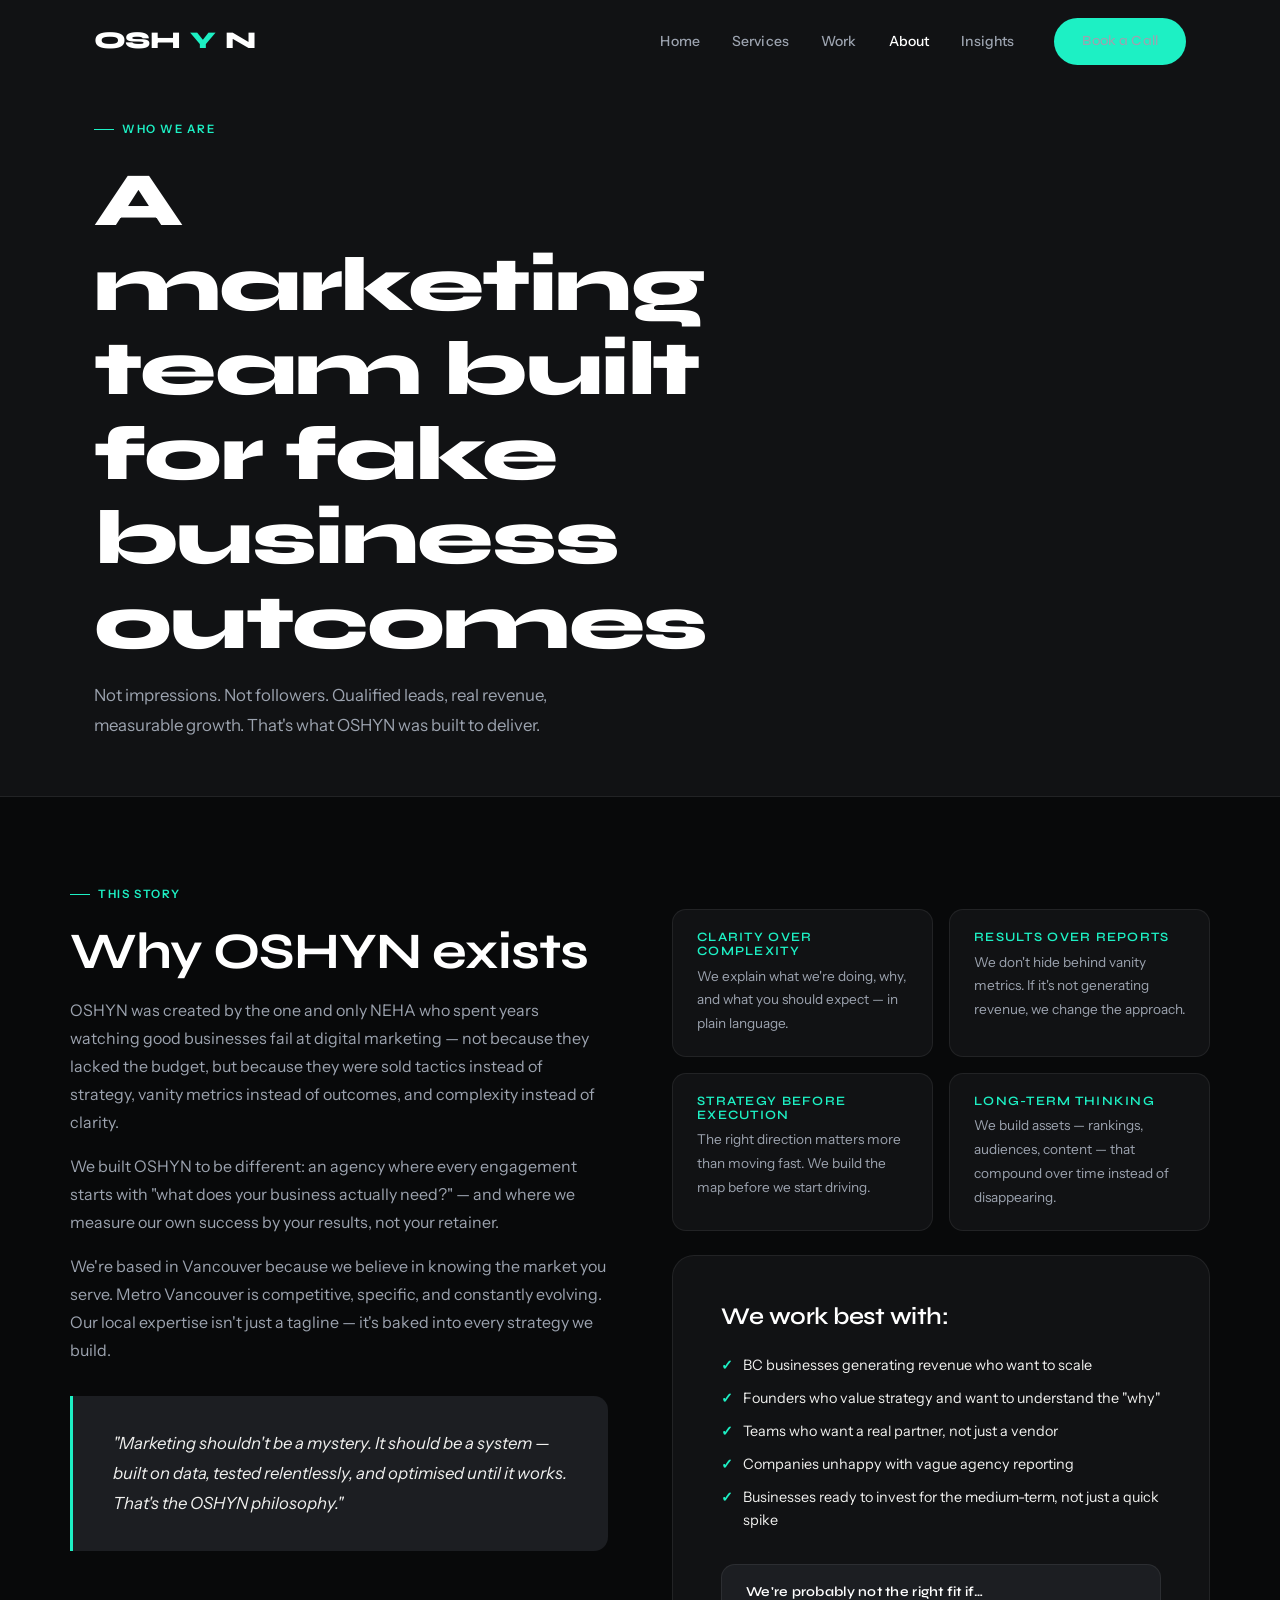
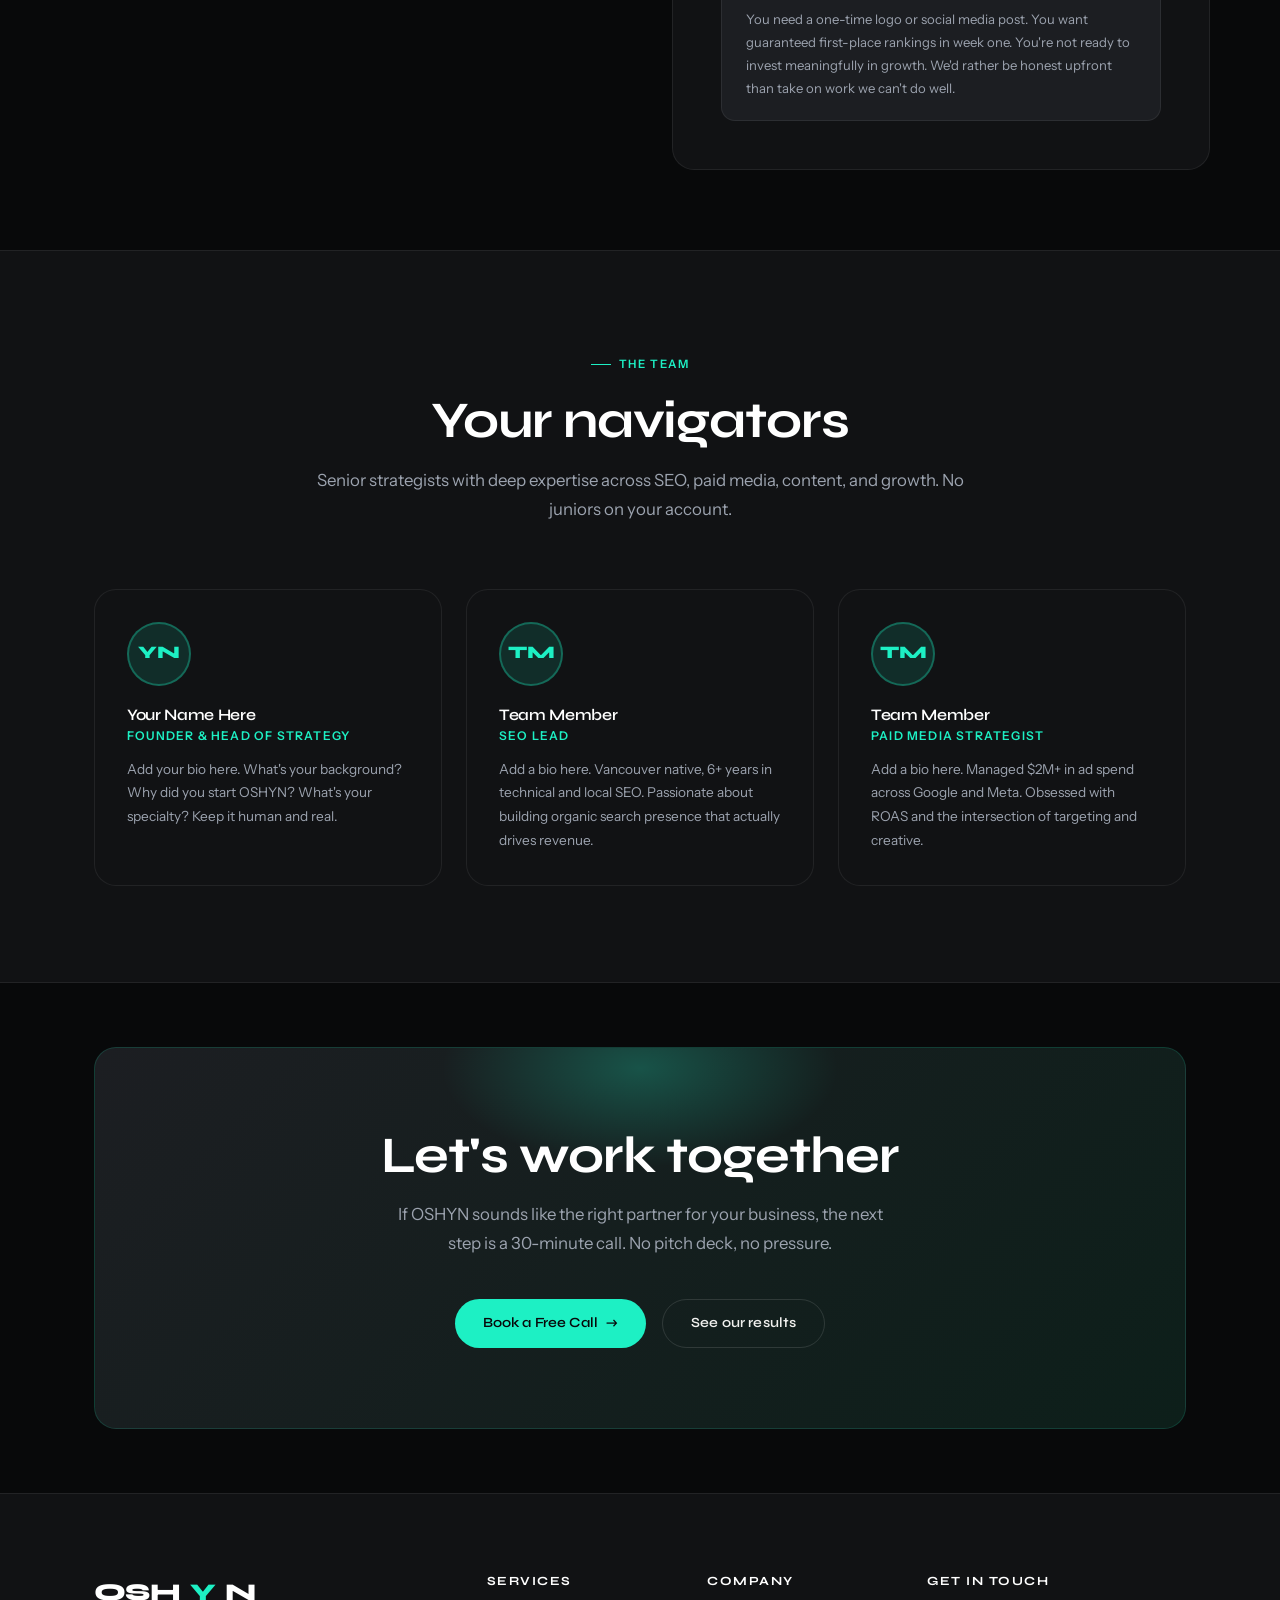
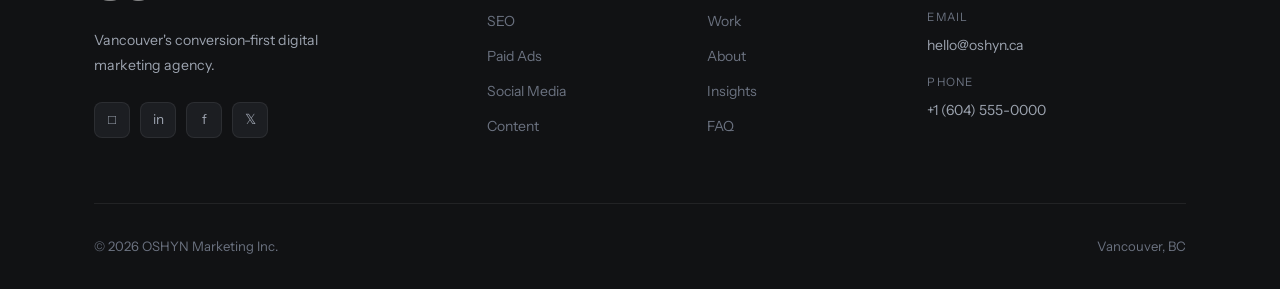
==== commit 6241eaef: "Update about.html" ====
--- a/oshyn-v2/pages/about.html
+++ b/oshyn-v2/pages/about.html
@@ -55,17 +55,17 @@
 <div style="background:var(--ink-soft);border-bottom:1px solid var(--border);padding:7rem 0 3.5rem;">
   <div class="container">
     <span class="eyebrow">Who we are</span>
-    <h1 class="text-white" style="max-width:640px; margin-bottom:1rem;">A marketing team built<br>for real business outcomes</h1>
+    <h1 class="text-white" style="max-width:640px; margin-bottom:1rem;">A marketing team built<br>for fake business outcomes</h1>
     <p style="max-width:540px; font-size:1.05rem;">Not impressions. Not followers. Qualified leads, real revenue, measurable growth. That's what OSHYN was built to deliver.</p>
   </div>
 </div>
 
 <div class="container about-intro-grid">
   <div>
-    <span class="eyebrow">Our story</span>
+    <span class="eyebrow">This story</span>
     <h2 class="text-white" style="margin-bottom:1rem;">Why OSHYN exists</h2>
     <!-- EDIT: your actual founding story -->
-    <p>OSHYN was founded by a team of strategists who spent years watching good businesses fail at digital marketing — not because they lacked the budget, but because they were sold tactics instead of strategy, vanity metrics instead of outcomes, and complexity instead of clarity.</p>
+    <p>OSHYN was created by the one and only NEHA who spent years watching good businesses fail at digital marketing — not because they lacked the budget, but because they were sold tactics instead of strategy, vanity metrics instead of outcomes, and complexity instead of clarity.</p>
     <p style="margin-top:1rem;">We built OSHYN to be different: an agency where every engagement starts with "what does your business actually need?" — and where we measure our own success by your results, not your retainer.</p>
     <p style="margin-top:1rem;">We're based in Vancouver because we believe in knowing the market you serve. Metro Vancouver is competitive, specific, and constantly evolving. Our local expertise isn't just a tagline — it's baked into every strategy we build.</p>
     <div class="manifesto">
